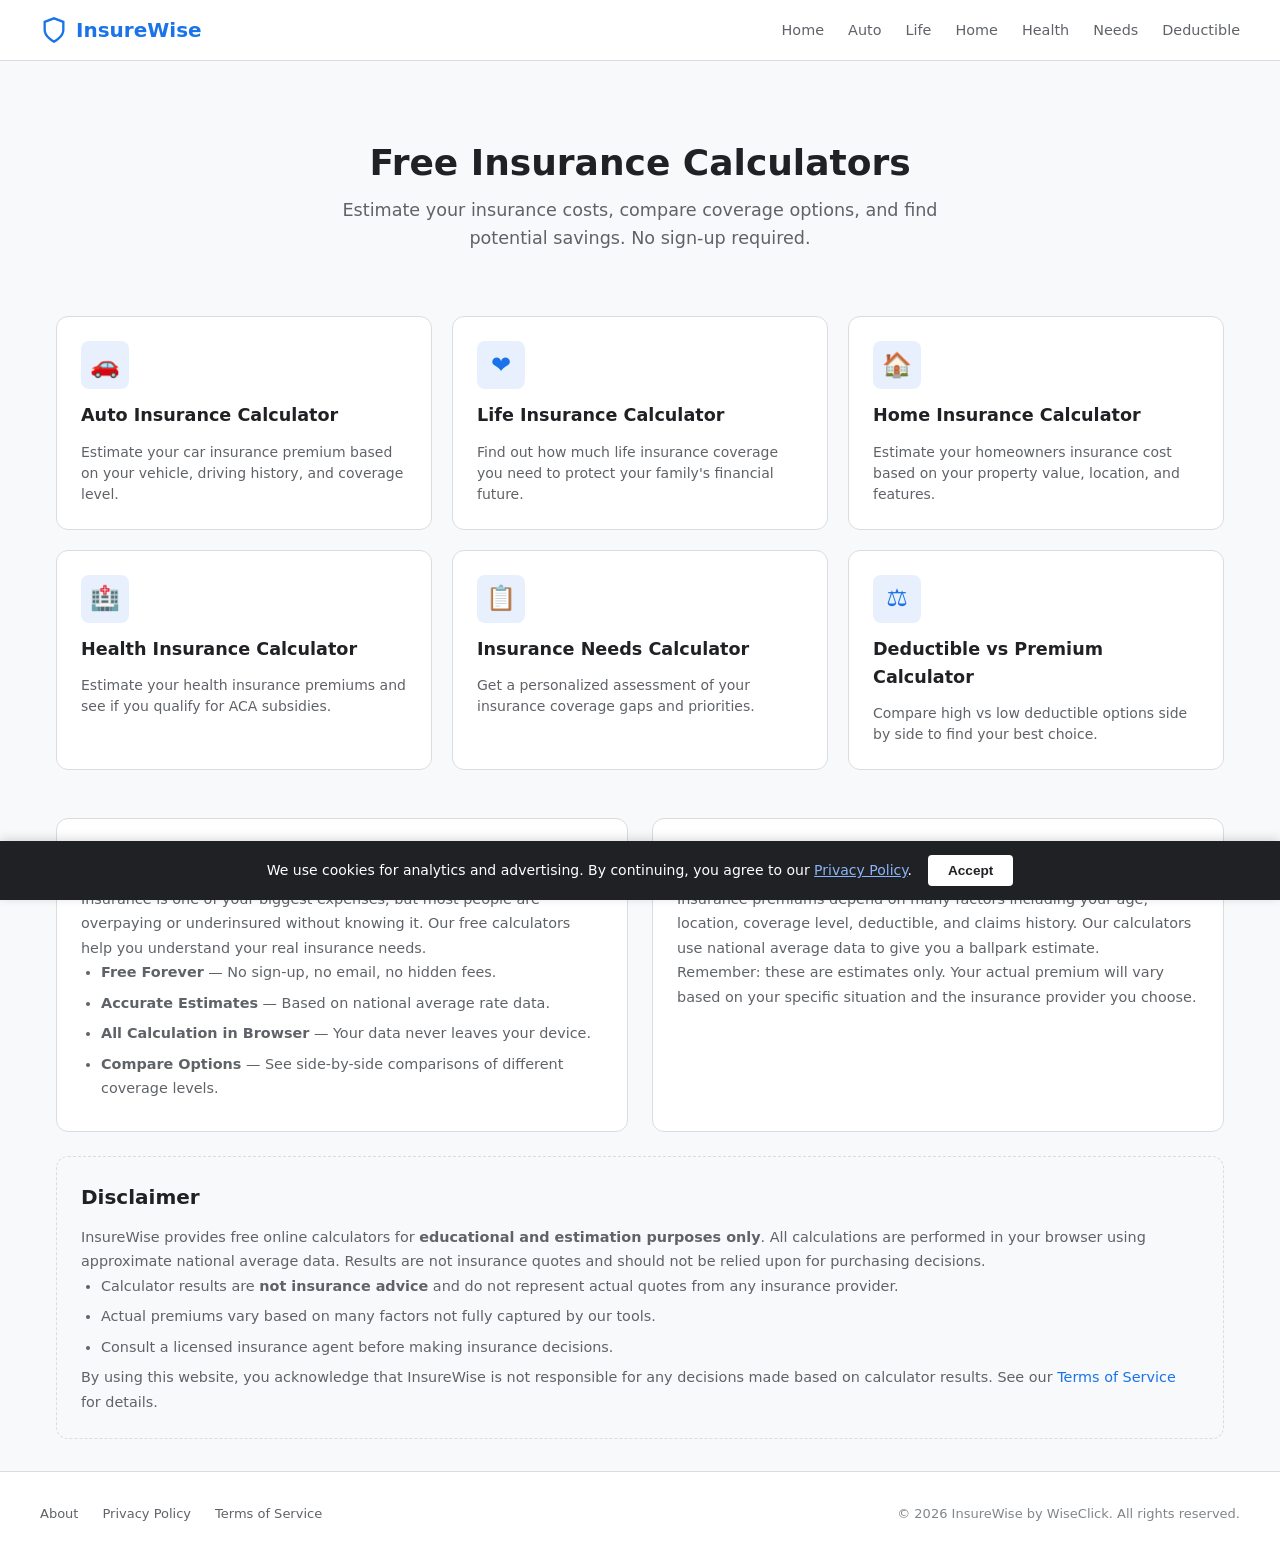
==== index.html @ 273e5ddc "Update index.html - legal compliance fixes" ====
<!DOCTYPE html>
<html lang="en">
<head>
  <meta charset="UTF-8">
  <meta name="viewport" content="width=device-width, initial-scale=1.0">
  <title>Free Insurance Calculators - Auto, Life, Home & Health Insurance Estimator</title>
  <meta name="description" content="Free online insurance calculators. Estimate auto, life, home, and health insurance costs. Compare deductibles and assess your coverage needs.">
  <meta name="keywords" content="insurance calculator, auto insurance calculator, life insurance calculator, home insurance calculator, health insurance calculator, free insurance estimator">
  <link rel="canonical" href="https://insure.wiseclick.site/">
  <meta property="og:title" content="Free Insurance Calculators - InsureWise">
  <meta property="og:description" content="Estimate your insurance costs with our free calculators. Auto, life, home, health insurance and more.">
  <meta property="og:type" content="website">
  <link rel="stylesheet" href="css/style.css">
  <script type="application/ld+json">
  {
    "@context": "https://schema.org",
    "@type": "WebSite",
    "name": "InsureWise",
    "description": "Free online insurance calculators",
    "url": "https://insure.wiseclick.site"
  }
  </script>
</head>
<body>

  <header class="site-header">
    <div class="header-inner">
      <a href="/" class="site-logo">
        <svg viewBox="0 0 24 24" fill="none" stroke="currentColor" stroke-width="2">
          <path d="M12 22s8-4 8-10V5l-8-3-8 3v7c0 6 8 10 8 10z"/>
        </svg>
        InsureWise
      </a>
      <button class="nav-toggle" onclick="document.querySelector('.nav-links').classList.toggle('open')" aria-label="Menu">
        <svg viewBox="0 0 24 24" fill="none" stroke="currentColor" stroke-width="2">
          <line x1="3" y1="6" x2="21" y2="6"/>
          <line x1="3" y1="12" x2="21" y2="12"/>
          <line x1="3" y1="18" x2="21" y2="18"/>
        </svg>
      </button>
      <ul class="nav-links">
        <li><a href="/" id="nav-home">Home</a></li>
        <li><a href="/auto-insurance-calculator/" id="nav-auto">Auto</a></li>
        <li><a href="/life-insurance-calculator/" id="nav-life">Life</a></li>
        <li><a href="/home-insurance-calculator/" id="nav-home-ins">Home</a></li>
        <li><a href="/health-insurance-calculator/" id="nav-health">Health</a></li>
        <li><a href="/insurance-needs-calculator/" id="nav-needs">Needs</a></li>
        <li><a href="/deductible-vs-premium-calculator/" id="nav-deductible">Deductible</a></li>
      </ul>
    </div>
  </header>

  <main>
    <section class="hero">
      <h1>Free Insurance Calculators</h1>
      <p>Estimate your insurance costs, compare coverage options, and find potential savings. No sign-up required.</p>
    </section>

    <section class="calc-grid">
      <a href="/auto-insurance-calculator/" class="calc-card">
        <div class="calc-card-icon">🚗</div>
        <h3>Auto Insurance Calculator</h3>
        <p>Estimate your car insurance premium based on your vehicle, driving history, and coverage level.</p>
      </a>

      <a href="/life-insurance-calculator/" class="calc-card">
        <div class="calc-card-icon">❤️</div>
        <h3>Life Insurance Calculator</h3>
        <p>Find out how much life insurance coverage you need to protect your family's financial future.</p>
      </a>

      <a href="/home-insurance-calculator/" class="calc-card">
        <div class="calc-card-icon">🏠</div>
        <h3>Home Insurance Calculator</h3>
        <p>Estimate your homeowners insurance cost based on your property value, location, and features.</p>
      </a>

      <a href="/health-insurance-calculator/" class="calc-card">
        <div class="calc-card-icon">🏥</div>
        <h3>Health Insurance Calculator</h3>
        <p>Estimate your health insurance premiums and see if you qualify for ACA subsidies.</p>
      </a>

      <a href="/insurance-needs-calculator/" class="calc-card">
        <div class="calc-card-icon">📋</div>
        <h3>Insurance Needs Calculator</h3>
        <p>Get a personalized assessment of your insurance coverage gaps and priorities.</p>
      </a>

      <a href="/deductible-vs-premium-calculator/" class="calc-card">
        <div class="calc-card-icon">⚖️</div>
        <h3>Deductible vs Premium Calculator</h3>
        <p>Compare high vs low deductible options side by side to find your best choice.</p>
      </a>
    </section>

    <section class="seo-content" style="margin-top:3rem">
      <div class="seo-block">
        <h2>Why Use Our Insurance Calculators?</h2>
        <p>Insurance is one of your biggest expenses, but most people are overpaying or underinsured without knowing it. Our free calculators help you understand your real insurance needs.</p>
        <ul>
          <li><strong>Free Forever</strong> — No sign-up, no email, no hidden fees.</li>
          <li><strong>Accurate Estimates</strong> — Based on national average rate data.</li>
          <li><strong>All Calculation in Browser</strong> — Your data never leaves your device.</li>
          <li><strong>Compare Options</strong> — See side-by-side comparisons of different coverage levels.</li>
        </ul>
      </div>
      <div class="seo-block">
        <h2>Understanding Insurance Costs</h2>
        <p>Insurance premiums depend on many factors including your age, location, coverage level, deductible, and claims history. Our calculators use national average data to give you a ballpark estimate.</p>
        <p>Remember: these are estimates only. Your actual premium will vary based on your specific situation and the insurance provider you choose.</p>
      </div>
      <div class="seo-block full-width" style="background:var(--bg-secondary);border-style:dashed;">
        <h2>Disclaimer</h2>
        <p>InsureWise provides free online calculators for <strong>educational and estimation purposes only</strong>. All calculations are performed in your browser using approximate national average data. Results are not insurance quotes and should not be relied upon for purchasing decisions.</p>
        <ul>
          <li>Calculator results are <strong>not insurance advice</strong> and do not represent actual quotes from any insurance provider.</li>
          <li>Actual premiums vary based on many factors not fully captured by our tools.</li>
          <li>Consult a licensed insurance agent before making insurance decisions.</li>
        </ul>
        <p>By using this website, you acknowledge that InsureWise is not responsible for any decisions made based on calculator results. See our <a href="/terms/">Terms of Service</a> for details.</p>
      </div>
    </section>
  </main>

  <footer class="site-footer">
    <div class="footer-inner">
      <ul class="footer-links">
        <li><a href="/about/">About</a></li>
        <li><a href="/privacy/">Privacy Policy</a></li>
        <li><a href="/terms/">Terms of Service</a></li>
      </ul>
      <p class="footer-copy">&copy; 2026 InsureWise by WiseClick. All rights reserved.</p>
    </div>
  </footer>


  <div class="cookie-banner" id="cookie-banner">
    <p>We use cookies for analytics and advertising. By continuing, you agree to our <a href="/privacy/">Privacy Policy</a>.</p>
    <button class="cookie-btn" onclick="document.getElementById('cookie-banner').classList.add('hidden');localStorage.setItem('cookie-consent','1')">Accept</button>
  </div>
  <script>if(localStorage.getItem('cookie-consent'))document.getElementById('cookie-banner').classList.add('hidden');</script>
</body>
</html>
---- css/style.css ----
/* ===== CSS Variables ===== */
:root {
  --primary: #1a73e8;
  --primary-dark: #1557b0;
  --primary-light: #e8f0fe;
  --success: #34a853;
  --danger: #ea4335;
  --warning: #fbbc04;
  --text: #202124;
  --text-secondary: #5f6368;
  --text-light: #80868b;
  --bg: #ffffff;
  --bg-secondary: #f8f9fa;
  --bg-card: #ffffff;
  --border: #dadce0;
  --shadow: 0 1px 3px rgba(60,64,67,0.12), 0 1px 2px rgba(60,64,67,0.08);
  --shadow-lg: 0 4px 12px rgba(60,64,67,0.15), 0 2px 6px rgba(60,64,67,0.1);
  --radius: 12px;
  --radius-sm: 8px;
  --max-width: 1200px;
  --font: 'Segoe UI', system-ui, -apple-system, sans-serif;
  --font-mono: 'SF Mono', 'Consolas', monospace;
}

/* ===== Reset ===== */
*, *::before, *::after { box-sizing: border-box; margin: 0; padding: 0; }

html {
  font-size: 16px;
  scroll-behavior: smooth;
  -webkit-text-size-adjust: 100%;
}

body {
  font-family: var(--font);
  color: var(--text);
  background: var(--bg-secondary);
  line-height: 1.6;
  min-height: 100vh;
  display: flex;
  flex-direction: column;
}

a { color: var(--primary); text-decoration: none; }
a:hover { text-decoration: underline; }
img { max-width: 100%; height: auto; }

/* ===== Header ===== */
.site-header {
  background: var(--bg);
  border-bottom: 1px solid var(--border);
  padding: 0 1rem;
  position: sticky;
  top: 0;
  z-index: 100;
}

.header-inner {
  max-width: var(--max-width);
  margin: 0 auto;
  display: flex;
  align-items: center;
  justify-content: space-between;
  height: 60px;
}

.site-logo {
  font-size: 1.25rem;
  font-weight: 700;
  color: var(--primary);
  display: flex;
  align-items: center;
  gap: 0.5rem;
}

.site-logo svg { width: 28px; height: 28px; }

.nav-links {
  display: flex;
  gap: 1.5rem;
  list-style: none;
}

.nav-links a {
  color: var(--text-secondary);
  font-size: 0.9rem;
  font-weight: 500;
  padding: 0.25rem 0;
  transition: color 0.2s;
}

.nav-links a:hover,
.nav-links a.active {
  color: var(--primary);
  text-decoration: none;
}

/* Mobile nav toggle */
.nav-toggle {
  display: none;
  background: none;
  border: none;
  cursor: pointer;
  padding: 0.5rem;
}

.nav-toggle svg { width: 24px; height: 24px; color: var(--text); }

/* ===== Main Content ===== */
main {
  flex: 1;
  max-width: var(--max-width);
  margin: 0 auto;
  padding: 2rem 1rem;
  width: 100%;
}

/* ===== Hero (Homepage) ===== */
.hero {
  text-align: center;
  padding: 3rem 0 2rem;
}

.hero h1 {
  font-size: 2.25rem;
  font-weight: 700;
  color: var(--text);
  margin-bottom: 0.75rem;
  line-height: 1.2;
}

.hero p {
  font-size: 1.1rem;
  color: var(--text-secondary);
  max-width: 600px;
  margin: 0 auto;
}

/* ===== Calculator Grid (Homepage) ===== */
.calc-grid {
  display: grid;
  grid-template-columns: repeat(auto-fill, minmax(280px, 1fr));
  gap: 1.25rem;
  margin-top: 2rem;
}

.calc-card {
  background: var(--bg-card);
  border: 1px solid var(--border);
  border-radius: var(--radius);
  padding: 1.5rem;
  transition: transform 0.2s, box-shadow 0.2s;
  display: flex;
  flex-direction: column;
  gap: 0.75rem;
}

.calc-card:hover {
  transform: translateY(-2px);
  box-shadow: var(--shadow-lg);
  text-decoration: none;
}

.calc-card-icon {
  width: 48px;
  height: 48px;
  border-radius: var(--radius-sm);
  background: var(--primary-light);
  display: flex;
  align-items: center;
  justify-content: center;
  font-size: 1.5rem;
}

.calc-card h3 {
  font-size: 1.1rem;
  font-weight: 600;
  color: var(--text);
}

.calc-card p {
  font-size: 0.875rem;
  color: var(--text-secondary);
  line-height: 1.5;
}

/* ===== Calculator Page Layout ===== */
.calc-page {
  display: grid;
  grid-template-columns: 1fr;
  gap: 2rem;
}

.calc-page h1 {
  font-size: 1.75rem;
  font-weight: 700;
  margin-bottom: 0.5rem;
}

.calc-page .subtitle {
  color: var(--text-secondary);
  font-size: 1rem;
  margin-bottom: 1.5rem;
}

/* Calculator Tool */
.calc-tool {
  background: var(--bg-card);
  border: 1px solid var(--border);
  border-radius: var(--radius);
  padding: 1.75rem;
  box-shadow: var(--shadow);
}

/* Form */
.calc-form {
  display: grid;
  grid-template-columns: 1fr 1fr;
  gap: 1rem;
}

.form-group {
  display: flex;
  flex-direction: column;
  gap: 0.375rem;
}

.form-group.full-width {
  grid-column: 1 / -1;
}

.form-group label {
  font-size: 0.8125rem;
  font-weight: 600;
  color: var(--text-secondary);
  text-transform: uppercase;
  letter-spacing: 0.5px;
}

.form-group input,
.form-group select {
  padding: 0.625rem 0.875rem;
  border: 1px solid var(--border);
  border-radius: var(--radius-sm);
  font-size: 1rem;
  font-family: var(--font);
  color: var(--text);
  background: var(--bg);
  transition: border-color 0.2s, box-shadow 0.2s;
}

.form-group input:focus,
.form-group select:focus {
  outline: none;
  border-color: var(--primary);
  box-shadow: 0 0 0 3px rgba(26,115,232,0.15);
}

.form-group input::placeholder {
  color: var(--text-light);
}

/* Calculate Button */
.btn-calculate {
  grid-column: 1 / -1;
  padding: 0.875rem 2rem;
  background: var(--primary);
  color: white;
  border: none;
  border-radius: var(--radius-sm);
  font-size: 1rem;
  font-weight: 600;
  cursor: pointer;
  transition: background 0.2s;
  margin-top: 0.5rem;
}

.btn-calculate:hover {
  background: var(--primary-dark);
}

.btn-calculate:active {
  transform: scale(0.98);
}

/* Results */
.calc-results {
  margin-top: 1.5rem;
  padding-top: 1.5rem;
  border-top: 1px solid var(--border);
  display: none;
}

.calc-results.visible {
  display: block;
}

.result-highlight {
  background: var(--primary-light);
  border-radius: var(--radius-sm);
  padding: 1.25rem;
  text-align: center;
  margin-bottom: 1rem;
}

.result-highlight .label {
  font-size: 0.8125rem;
  font-weight: 600;
  color: var(--primary);
  text-transform: uppercase;
  letter-spacing: 0.5px;
}

.result-highlight .value {
  font-size: 2rem;
  font-weight: 700;
  color: var(--text);
  margin-top: 0.25rem;
}

.result-details {
  display: grid;
  grid-template-columns: 1fr 1fr;
  gap: 0.75rem;
}

.result-item {
  padding: 0.75rem;
  background: var(--bg-secondary);
  border-radius: var(--radius-sm);
}

.result-item .label {
  font-size: 0.75rem;
  color: var(--text-secondary);
}

.result-item .value {
  font-size: 1.125rem;
  font-weight: 600;
  color: var(--text);
  margin-top: 0.125rem;
}

/* Amortization Schedule */
.amort-toggle {
  background: none;
  border: 1px solid var(--border);
  border-radius: var(--radius-sm);
  padding: 0.5rem 1rem;
  font-size: 0.875rem;
  color: var(--primary);
  cursor: pointer;
  margin-top: 1rem;
  width: 100%;
  text-align: center;
}

.amort-toggle:hover { background: var(--bg-secondary); }

.amort-table-wrapper {
  display: none;
  margin-top: 1rem;
  overflow-x: auto;
}

.amort-table-wrapper.visible { display: block; }

.amort-table {
  width: 100%;
  border-collapse: collapse;
  font-size: 0.8125rem;
}

.amort-table th {
  background: var(--bg-secondary);
  padding: 0.625rem 0.75rem;
  text-align: left;
  font-weight: 600;
  color: var(--text-secondary);
  border-bottom: 2px solid var(--border);
  white-space: nowrap;
}

.amort-table td {
  padding: 0.5rem 0.75rem;
  border-bottom: 1px solid var(--border);
}

.amort-table tr:hover td {
  background: var(--primary-light);
}

/* ===== SEO Content Section ===== */
.seo-content {
  margin-top: 2rem;
  display: grid;
  grid-template-columns: 1fr 1fr;
  gap: 1.5rem;
}

.seo-block {
  background: var(--bg-card);
  border: 1px solid var(--border);
  border-radius: var(--radius);
  padding: 1.5rem;
}

.seo-block.full-width {
  grid-column: 1 / -1;
}

.seo-block h2 {
  font-size: 1.25rem;
  font-weight: 700;
  margin-bottom: 0.75rem;
  color: var(--text);
}

.seo-block h3 {
  font-size: 1rem;
  font-weight: 600;
  margin: 1rem 0 0.5rem;
  color: var(--text);
}

.seo-block p,
.seo-block li {
  font-size: 0.9rem;
  color: var(--text-secondary);
  line-height: 1.7;
}

.seo-block ul {
  padding-left: 1.25rem;
}

.seo-block li { margin-bottom: 0.375rem; }

/* ===== Breadcrumb ===== */
.breadcrumb {
  display: flex;
  align-items: center;
  gap: 0.5rem;
  font-size: 0.8125rem;
  color: var(--text-light);
  margin-bottom: 1.5rem;
}

.breadcrumb a { color: var(--text-secondary); }
.breadcrumb span { color: var(--text); font-weight: 500; }

/* ===== Footer ===== */
.site-footer {
  background: var(--bg);
  border-top: 1px solid var(--border);
  padding: 2rem 1rem;
  margin-top: auto;
}

.footer-inner {
  max-width: var(--max-width);
  margin: 0 auto;
  display: flex;
  flex-wrap: wrap;
  justify-content: space-between;
  gap: 1rem;
}

.footer-links {
  display: flex;
  gap: 1.5rem;
  list-style: none;
  font-size: 0.8125rem;
}

.footer-links a { color: var(--text-secondary); }
.footer-copy {
  font-size: 0.8125rem;
  color: var(--text-light);
}

/* ===== Responsive ===== */
@media (max-width: 768px) {
  .hero h1 { font-size: 1.75rem; }

  .nav-links { display: none; }
  .nav-toggle { display: block; }

  .nav-links.open {
    display: flex;
    flex-direction: column;
    position: absolute;
    top: 60px;
    left: 0;
    right: 0;
    background: var(--bg);
    border-bottom: 1px solid var(--border);
    padding: 1rem;
    box-shadow: var(--shadow);
  }

  .calc-form { grid-template-columns: 1fr; }
  .result-details { grid-template-columns: 1fr 1fr; }
  .seo-content { grid-template-columns: 1fr; }
}

@media (max-width: 480px) {
  .hero h1 { font-size: 1.5rem; }
  .hero p { font-size: 0.9375rem; }
  .result-details { grid-template-columns: 1fr; }
  .calc-tool { padding: 1.25rem; }
  .footer-inner { flex-direction: column; }
  .comparison-grid { grid-template-columns: 1fr; }
}

/* ===== CTA / Affiliate Section ===== */
.cta-section {
  display: none;
  margin-top: 1.5rem;
}
.cta-section.visible { display: block; }
.cta-card {
  background: linear-gradient(135deg, #f0fdfa 0%, #e8f0fe 100%);
  border: 2px solid #0d9488;
  border-radius: var(--radius);
  padding: 2rem;
  text-align: center;
}
.cta-icon { font-size: 2rem; margin-bottom: 0.75rem; }
.cta-card h3 { font-size: 1.25rem; margin-bottom: 0.5rem; }
.cta-card p { color: var(--text-secondary); margin-bottom: 1.25rem; font-size: 0.95rem; }
.cta-button {
  display: inline-block;
  padding: 0.875rem 2rem;
  background: #0d9488;
  color: white !important;
  border-radius: var(--radius-sm);
  font-weight: 600;
  font-size: 1rem;
  text-decoration: none !important;
  transition: background 0.2s;
}
.cta-button:hover { background: #0f766e; }

/* ===== Insurance Needs: Score Display ===== */
.score-display {
  text-align: center;
  padding: 1.5rem;
  margin-bottom: 1rem;
}
.score-value {
  font-size: 3rem;
  font-weight: 700;
  color: var(--primary);
}
.score-value.score-low { color: var(--danger); }
.score-value.score-mid { color: var(--warning); }
.score-value.score-high { color: var(--success); }
.score-label {
  font-size: 0.875rem;
  color: var(--text-secondary);
  margin-top: 0.25rem;
}

/* ===== Status Cards (Insurance Needs) ===== */
.status-cards {
  display: grid;
  grid-template-columns: repeat(auto-fill, minmax(200px, 1fr));
  gap: 0.75rem;
  margin-top: 1rem;
}
.status-card {
  padding: 1rem;
  border-radius: var(--radius-sm);
  border-left: 4px solid;
}
.status-card.status-covered { border-color: var(--success); background: #f0fdf4; }
.status-card.status-gap { border-color: var(--danger); background: #fef2f2; }
.status-card.status-review { border-color: var(--warning); background: #fffbeb; }
.status-card h4 { font-size: 0.9rem; margin-bottom: 0.25rem; }
.status-card p { font-size: 0.8rem; color: var(--text-secondary); margin: 0; }

/* ===== Comparison Grid (Deductible vs Premium) ===== */
.comparison-grid {
  display: grid;
  grid-template-columns: 1fr 1fr;
  gap: 1rem;
  margin-top: 1rem;
}
.comparison-column {
  padding: 1.25rem;
  border-radius: var(--radius-sm);
  border: 1px solid var(--border);
}
.comparison-column.winner {
  border-color: var(--success);
  background: #f0fdf4;
}
.winner-badge {
  display: inline-block;
  font-size: 0.7rem;
  font-weight: 700;
  background: var(--success);
  color: white;
  padding: 0.15rem 0.5rem;
  border-radius: 20px;
  margin-left: 0.5rem;
  vertical-align: middle;
}
.comparison-column h4 {
  font-size: 1rem;
  margin-bottom: 0.75rem;
}
.comparison-column .metric {
  display: flex;
  justify-content: space-between;
  padding: 0.4rem 0;
  font-size: 0.875rem;
  border-bottom: 1px solid var(--border);
}
.comparison-column .metric:last-child { border-bottom: none; }
.comparison-column .metric .val { font-weight: 600; }

/* ===== Cost Bar (Deductible visual) ===== */
.cost-bar {
  height: 24px;
  background: var(--bg-secondary);
  border-radius: 12px;
  overflow: hidden;
  margin: 0.5rem 0;
}
.cost-bar-fill {
  height: 100%;
  border-radius: 12px;
  transition: width 0.5s;
}
.cost-bar-fill.bar-a { background: var(--primary); }
.cost-bar-fill.bar-b { background: #0d9488; }

/* ===== Checkbox / Radio Groups ===== */
.checkbox-group, .radio-group {
  display: flex;
  flex-wrap: wrap;
  gap: 0.5rem;
}
.checkbox-item, .radio-item {
  display: flex;
  align-items: center;
  gap: 0.375rem;
  font-size: 0.875rem;
}
.checkbox-item input, .radio-item input {
  width: auto;
}
.radio-group {
  flex-direction: column;
}

/* ===== Conditional Fields ===== */
.form-group.conditional { display: none; }
.form-group.conditional.show { display: flex; }

/* ===== Disclosure Notice ===== */
.affiliate-disclosure {
  font-size: 0.75rem;
  color: var(--text-light);
  margin-top: 0.75rem;
  font-style: italic;
}

/* ===== Cookie Consent ===== */
.cookie-banner {
  position: fixed;
  bottom: 0;
  left: 0;
  right: 0;
  background: var(--text);
  color: #fff;
  padding: 0.875rem 1.5rem;
  display: flex;
  align-items: center;
  justify-content: center;
  gap: 1rem;
  z-index: 9999;
  font-size: 0.875rem;
  box-shadow: 0 -2px 10px rgba(0,0,0,0.15);
}
.cookie-banner p { margin: 0; }
.cookie-banner a { color: #8ab4f8; text-decoration: underline; }
.cookie-btn {
  background: #fff;
  color: var(--text);
  border: none;
  padding: 0.5rem 1.25rem;
  border-radius: 4px;
  cursor: pointer;
  font-size: 0.85rem;
  font-weight: 600;
  white-space: nowrap;
}
.cookie-btn:hover { background: #e8e8e8; }
.cookie-banner.hidden { display: none; }
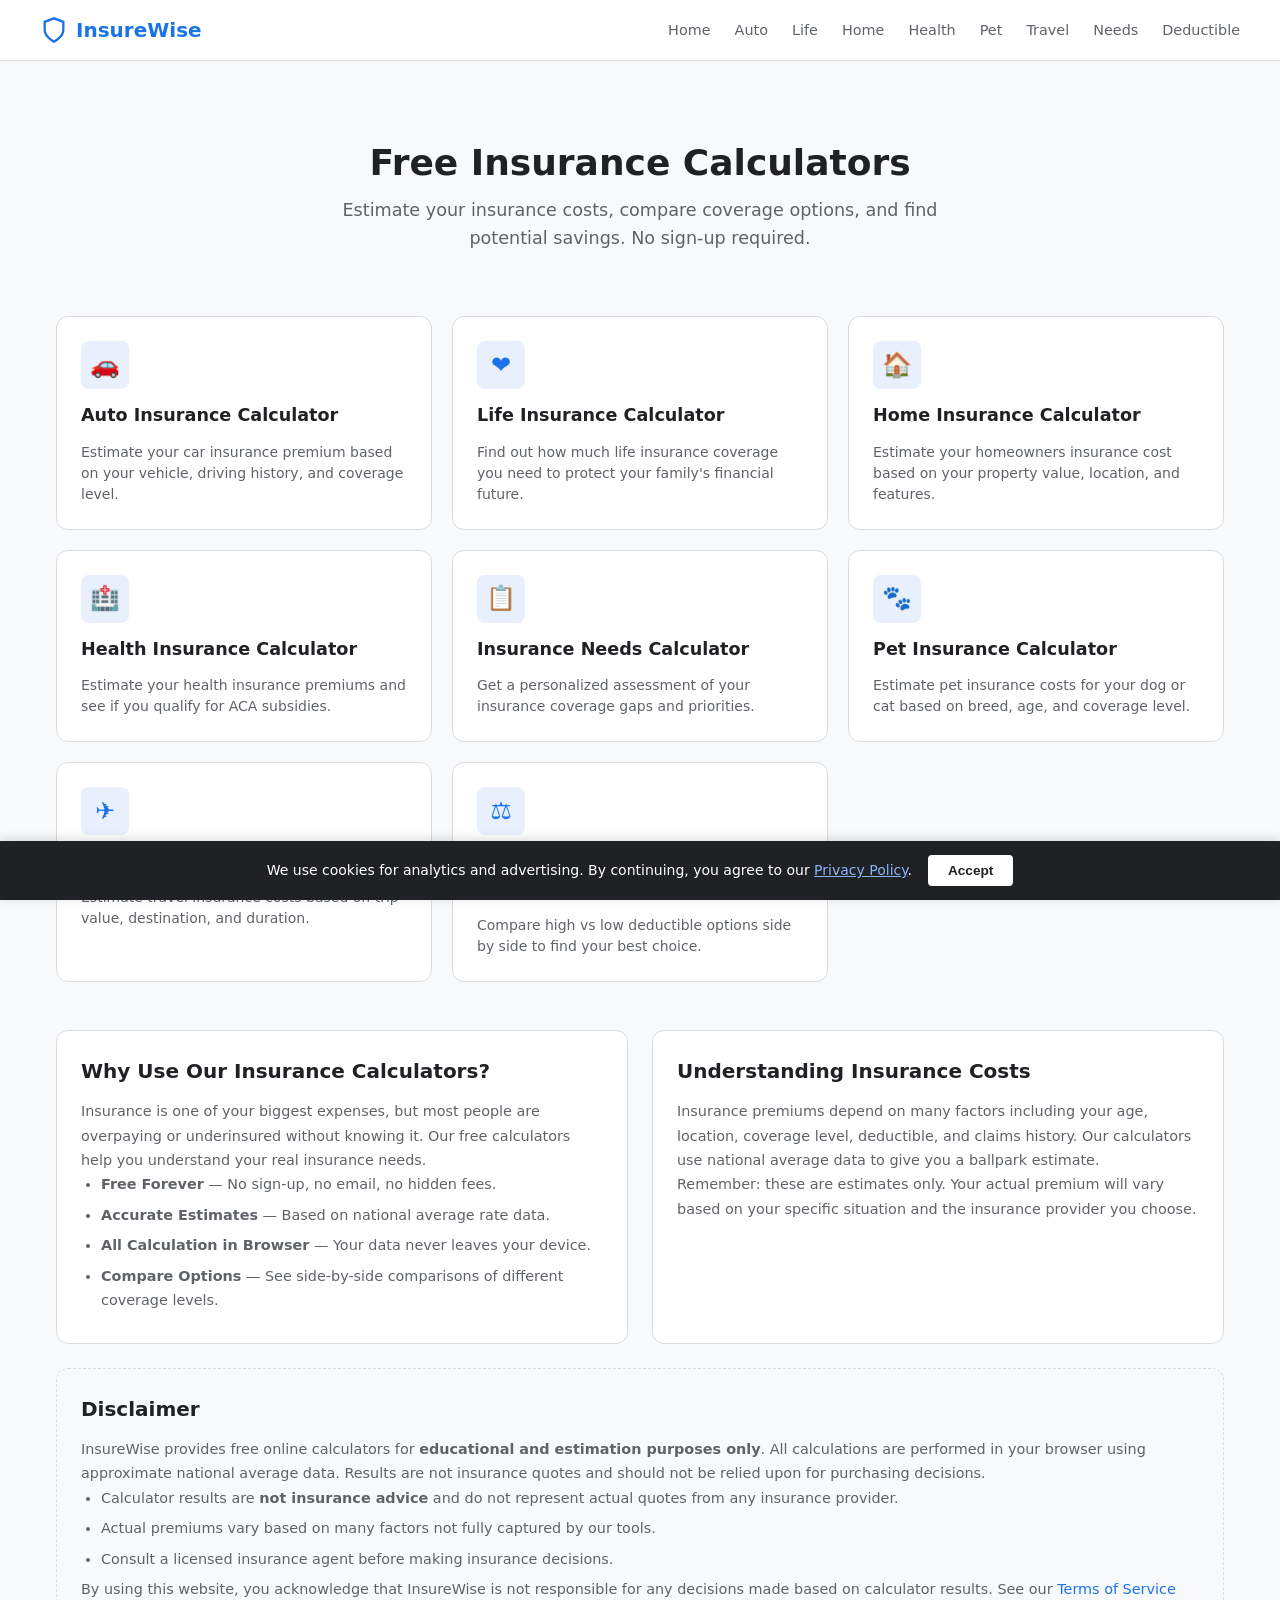
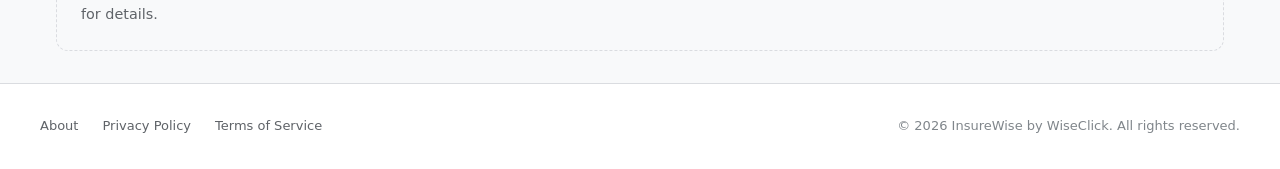
==== commit bb07b87f: "Add pet/travel insurance calculators and update navigation - Add Google Search Console verification " ====
--- a/index.html
+++ b/index.html
@@ -3,9 +3,9 @@
 <head>
   <meta charset="UTF-8">
   <meta name="viewport" content="width=device-width, initial-scale=1.0">
-  <title>Free Insurance Calculators - Auto, Life, Home & Health Insurance Estimator</title>
-  <meta name="description" content="Free online insurance calculators. Estimate auto, life, home, and health insurance costs. Compare deductibles and assess your coverage needs.">
-  <meta name="keywords" content="insurance calculator, auto insurance calculator, life insurance calculator, home insurance calculator, health insurance calculator, free insurance estimator">
+  <title>Free Insurance Calculators - Auto, Life, Home, Health, Pet & Travel Insurance Estimator</title>
+  <meta name="description" content="Free online insurance calculators. Estimate auto, life, home, health, pet, and travel insurance costs. Compare deductibles and assess your coverage needs.">
+  <meta name="keywords" content="insurance calculator, auto insurance calculator, life insurance calculator, home insurance calculator, health insurance calculator, pet insurance calculator, travel insurance calculator, free insurance estimator">
   <link rel="canonical" href="https://insure.wiseclick.site/">
   <meta property="og:title" content="Free Insurance Calculators - InsureWise">
   <meta property="og:description" content="Estimate your insurance costs with our free calculators. Auto, life, home, health insurance and more.">
@@ -44,6 +44,8 @@
         <li><a href="/life-insurance-calculator/" id="nav-life">Life</a></li>
         <li><a href="/home-insurance-calculator/" id="nav-home-ins">Home</a></li>
         <li><a href="/health-insurance-calculator/" id="nav-health">Health</a></li>
+        <li><a href="/pet-insurance-calculator/" id="nav-pet">Pet</a></li>
+        <li><a href="/travel-insurance-calculator/" id="nav-travel">Travel</a></li>
         <li><a href="/insurance-needs-calculator/" id="nav-needs">Needs</a></li>
         <li><a href="/deductible-vs-premium-calculator/" id="nav-deductible">Deductible</a></li>
       </ul>
@@ -85,6 +87,18 @@
         <div class="calc-card-icon">📋</div>
         <h3>Insurance Needs Calculator</h3>
         <p>Get a personalized assessment of your insurance coverage gaps and priorities.</p>
+      </a>
+
+      <a href="/pet-insurance-calculator/" class="calc-card">
+        <div class="calc-card-icon">🐾</div>
+        <h3>Pet Insurance Calculator</h3>
+        <p>Estimate pet insurance costs for your dog or cat based on breed, age, and coverage level.</p>
+      </a>
+
+      <a href="/travel-insurance-calculator/" class="calc-card">
+        <div class="calc-card-icon">✈️</div>
+        <h3>Travel Insurance Calculator</h3>
+        <p>Estimate travel insurance costs based on trip value, destination, and duration.</p>
       </a>
 
       <a href="/deductible-vs-premium-calculator/" class="calc-card">
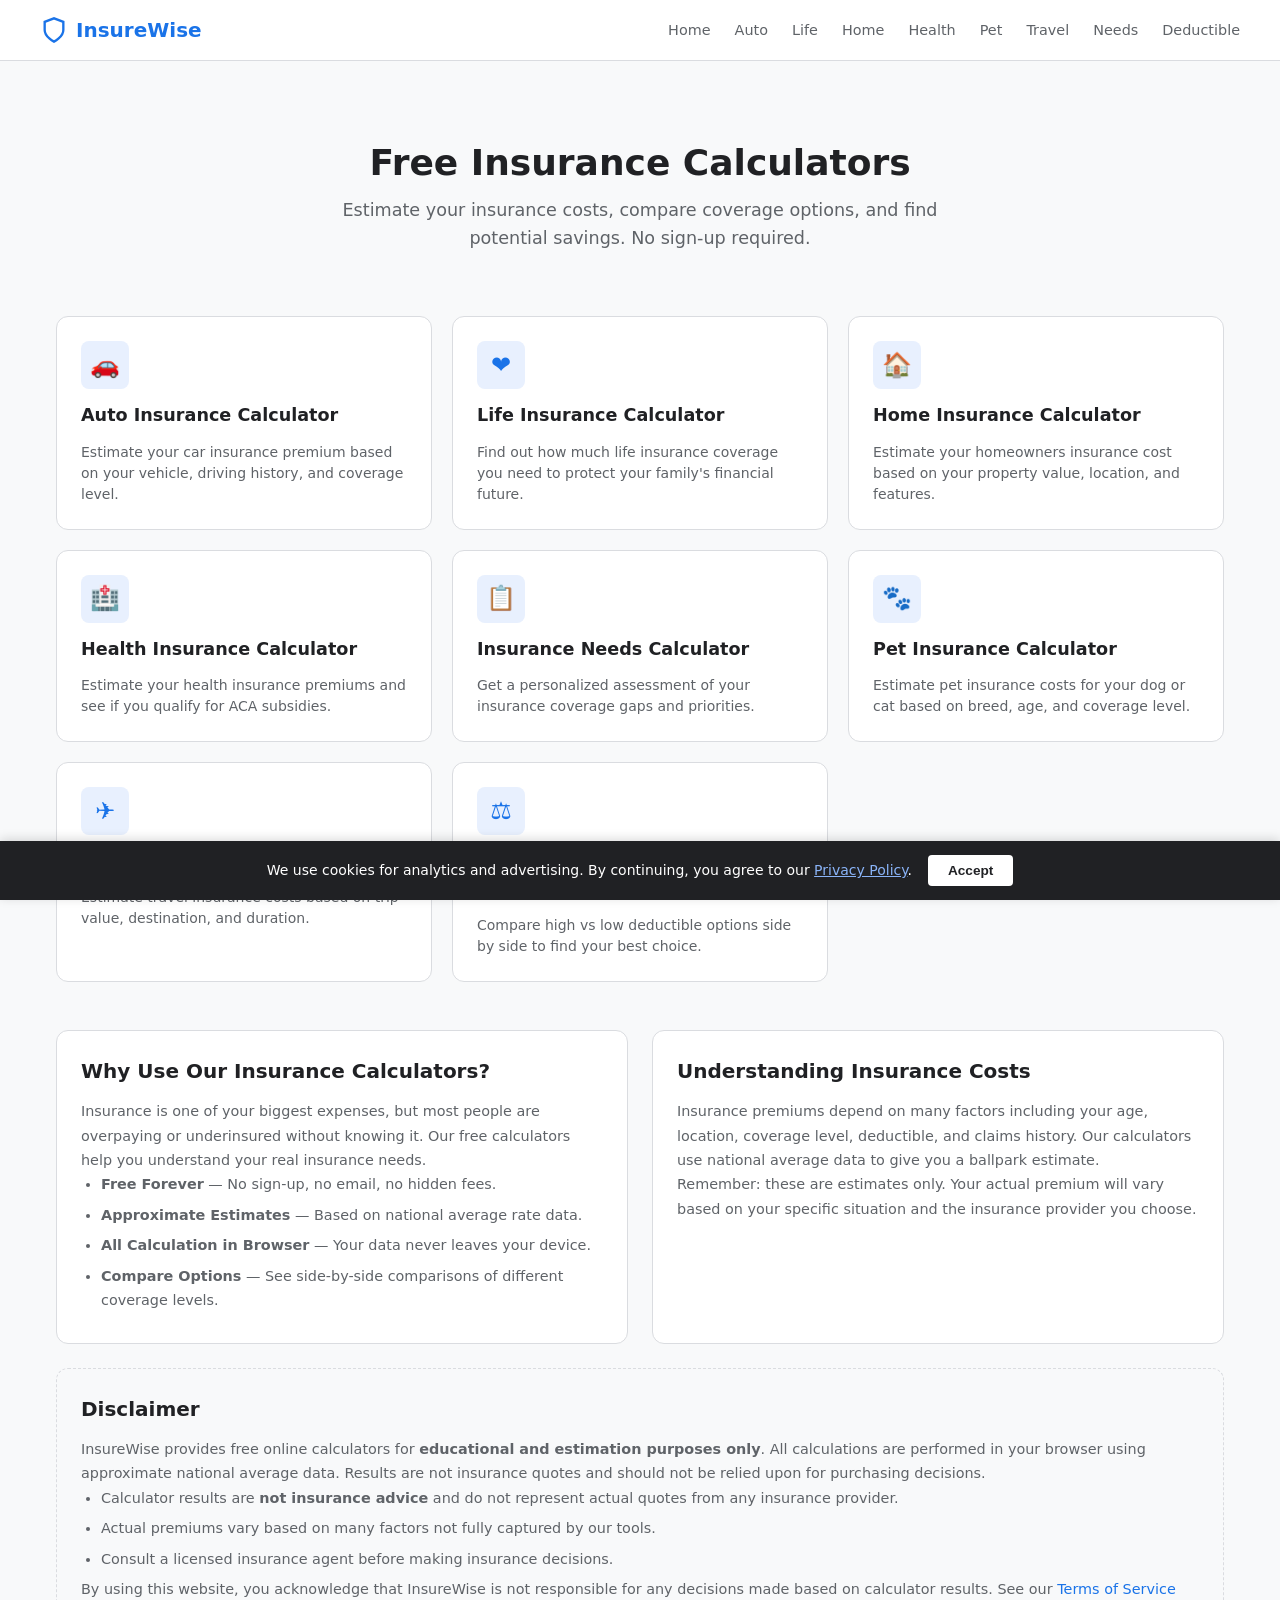
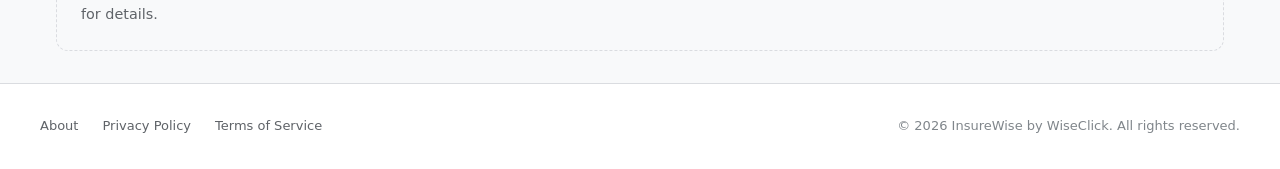
==== commit 959cc764: "Update InsureWise homepage" ====
--- a/index.html
+++ b/index.html
@@ -114,7 +114,7 @@
         <p>Insurance is one of your biggest expenses, but most people are overpaying or underinsured without knowing it. Our free calculators help you understand your real insurance needs.</p>
         <ul>
           <li><strong>Free Forever</strong> — No sign-up, no email, no hidden fees.</li>
-          <li><strong>Accurate Estimates</strong> — Based on national average rate data.</li>
+          <li><strong>Approximate Estimates</strong> — Based on national average rate data.</li>
           <li><strong>All Calculation in Browser</strong> — Your data never leaves your device.</li>
           <li><strong>Compare Options</strong> — See side-by-side comparisons of different coverage levels.</li>
         </ul>
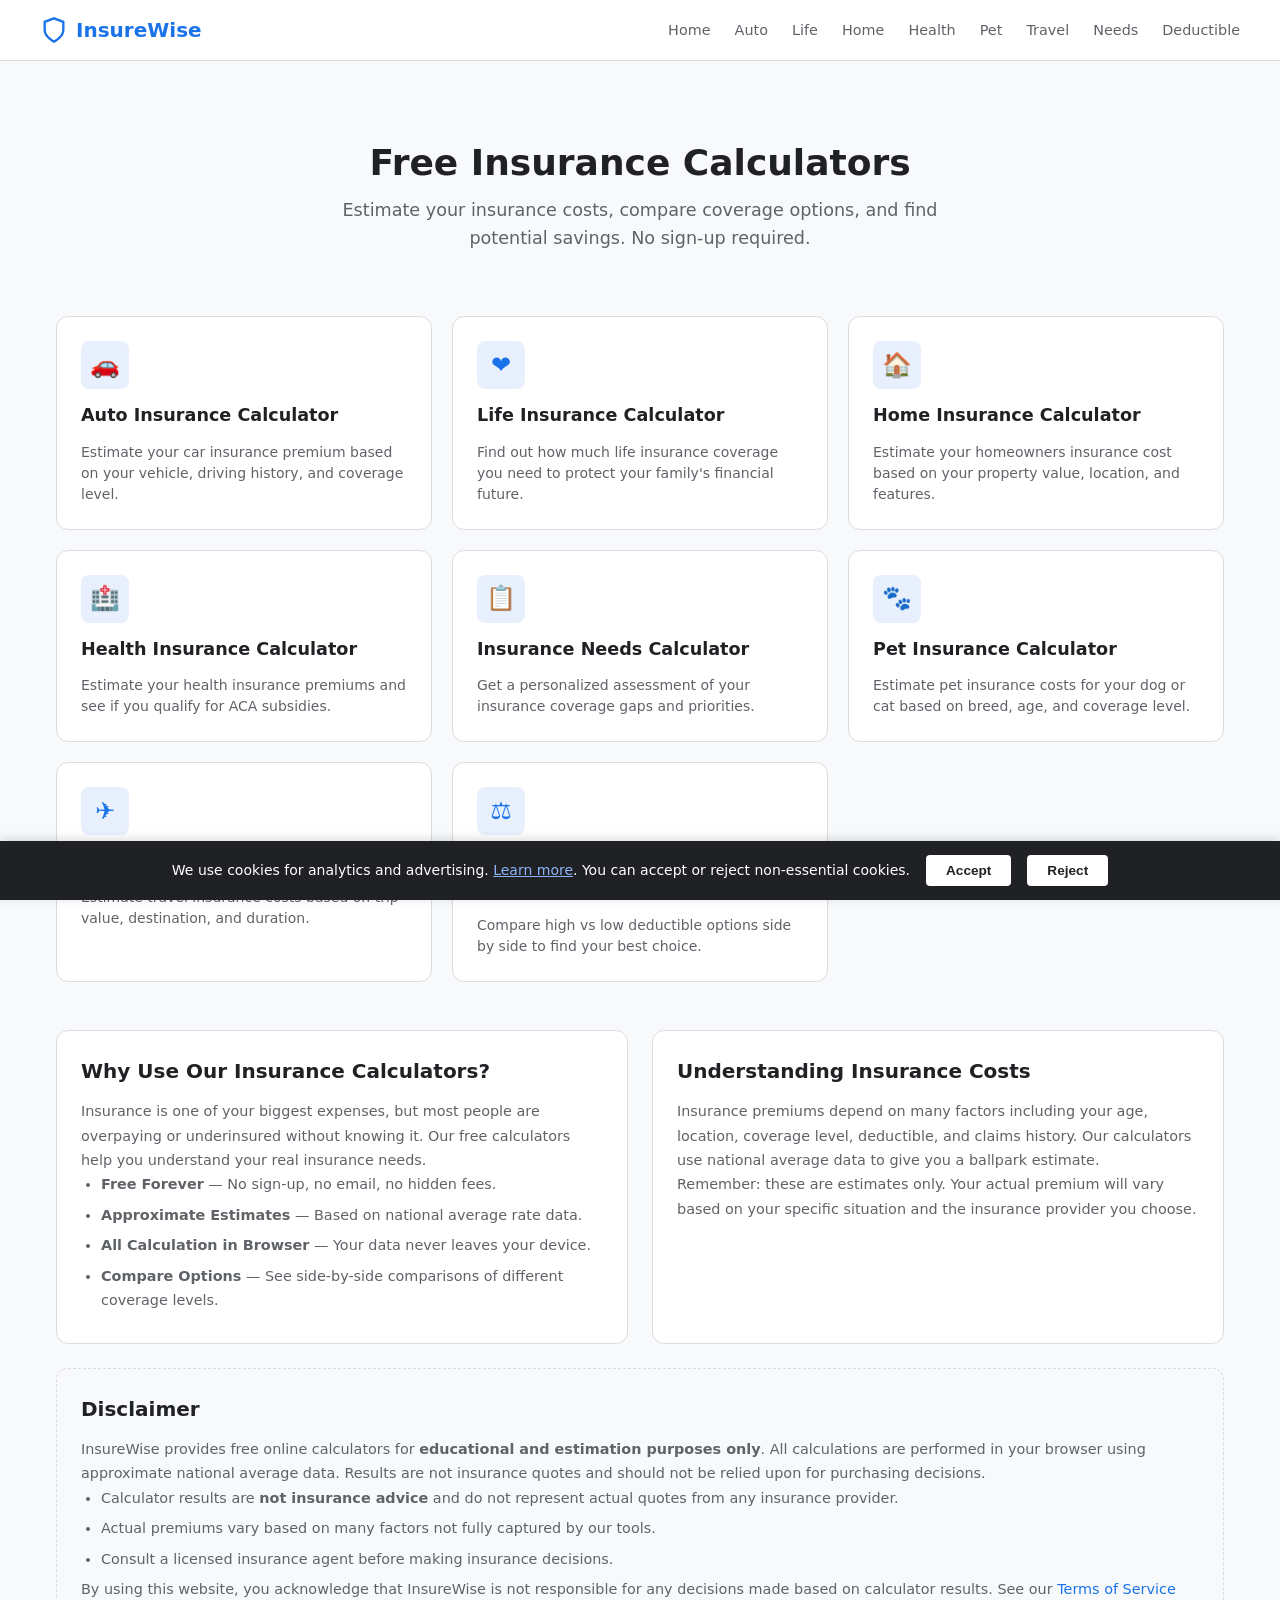
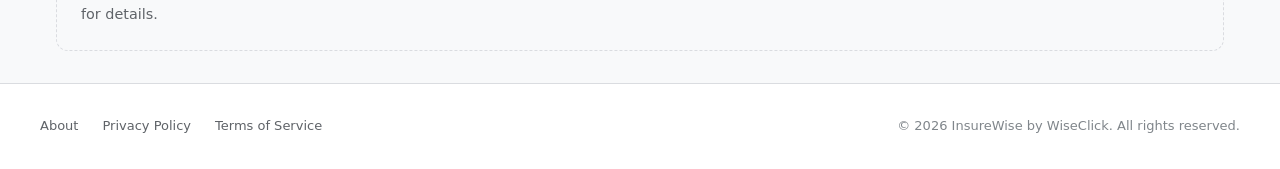
==== commit 7c505d3a: "Add GDPR-compliant cookie reject button and CSS styling" ====
--- a/index.html
+++ b/index.html
@@ -150,9 +150,10 @@
 
 
   <div class="cookie-banner" id="cookie-banner">
-    <p>We use cookies for analytics and advertising. By continuing, you agree to our <a href="/privacy/">Privacy Policy</a>.</p>
+    <p>We use cookies for analytics and advertising. <a href="/privacy/">Learn more</a>. You can accept or reject non-essential cookies.</p>
     <button class="cookie-btn" onclick="document.getElementById('cookie-banner').classList.add('hidden');localStorage.setItem('cookie-consent','1')">Accept</button>
+    <button class="cookie-btn cookie-reject" onclick="document.getElementById('cookie-banner').classList.add('hidden');localStorage.setItem('cookie-consent','0')">Reject</button>
   </div>
-  <script>if(localStorage.getItem('cookie-consent'))document.getElementById('cookie-banner').classList.add('hidden');</script>
+  <script>if(localStorage.getItem('cookie-consent')!==null)document.getElementById('cookie-banner').classList.add('hidden');</script>
 </body>
 </html>
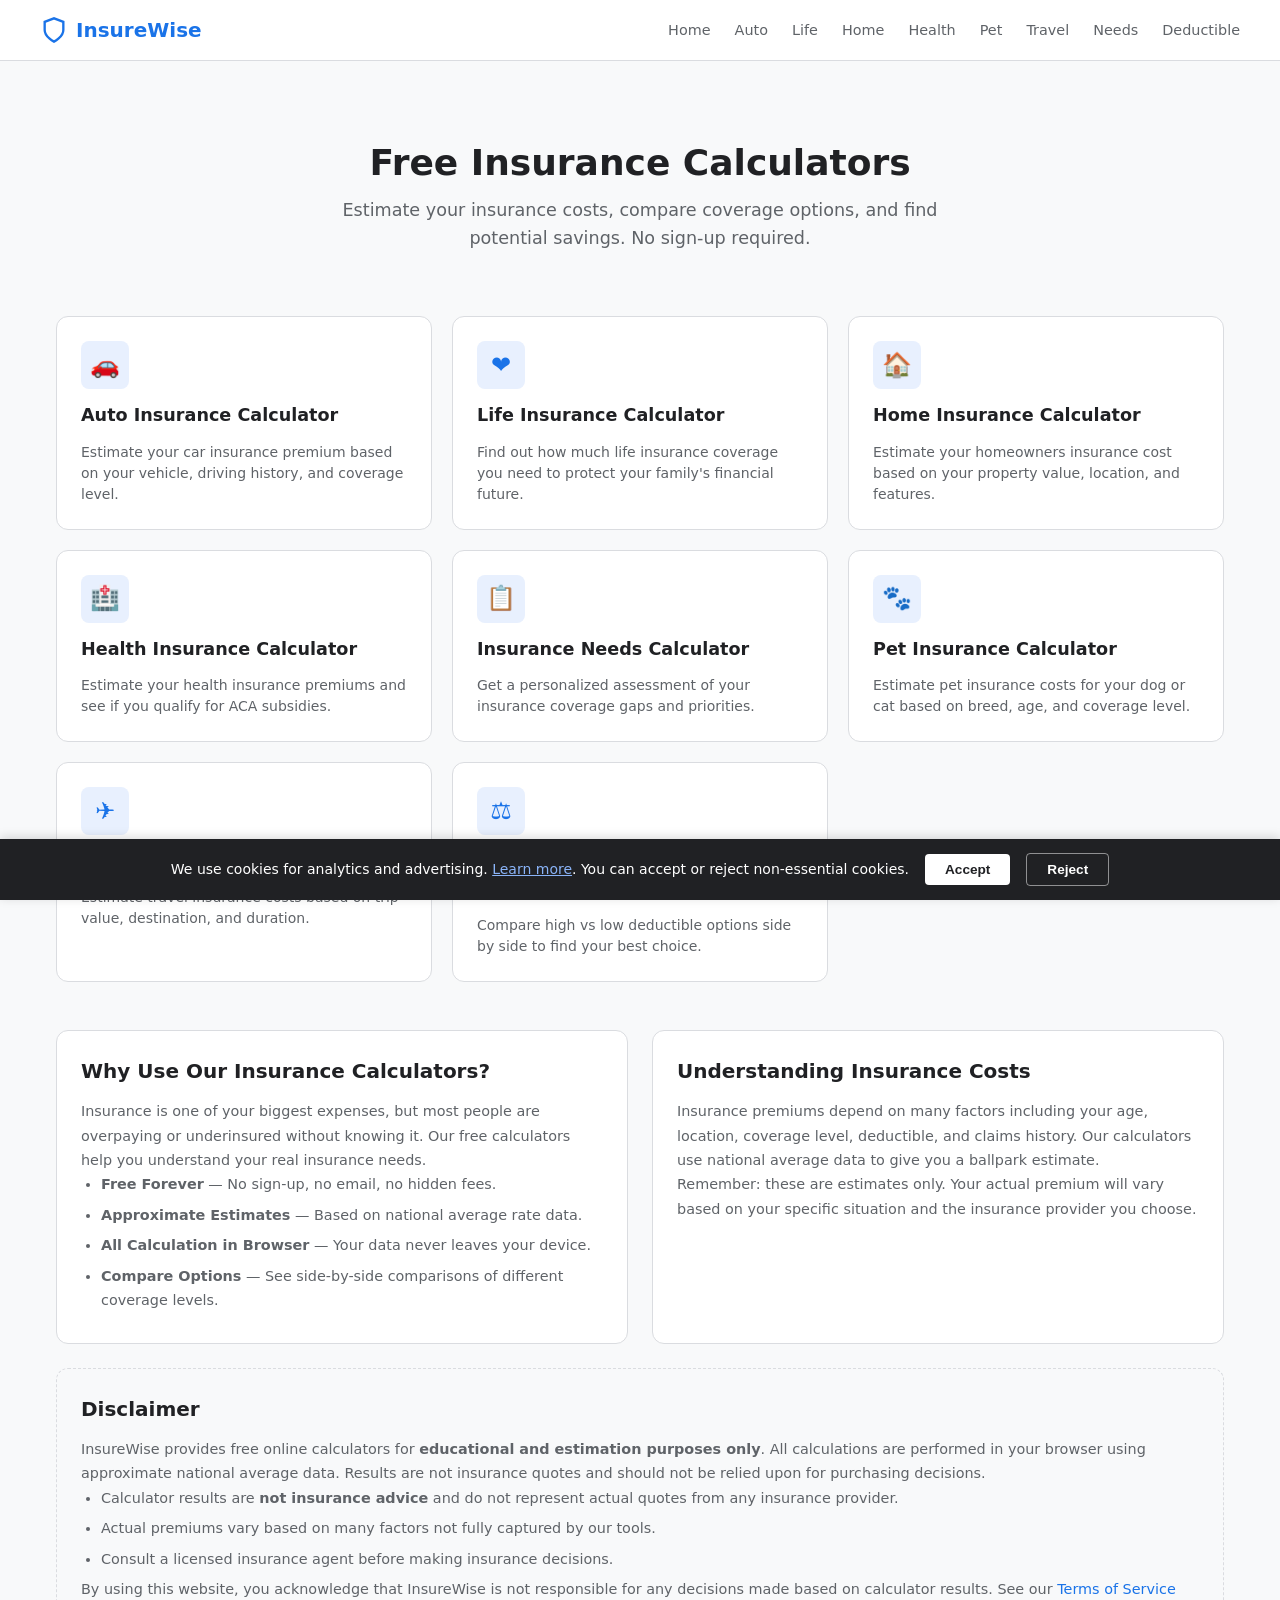
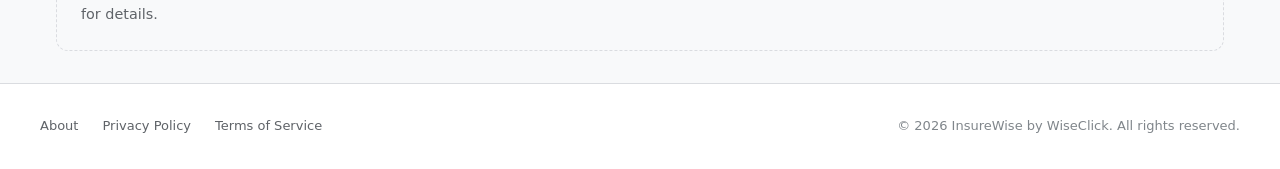
==== commit 652a347a: "Update index.html" ====
--- a/index.html
+++ b/index.html
@@ -2,6 +2,7 @@
 <html lang="en">
 <head>
   <meta charset="UTF-8">
+  <link rel="icon" type="image/svg+xml" href="favicon/favicon.svg">
   <meta name="viewport" content="width=device-width, initial-scale=1.0">
   <title>Free Insurance Calculators - Auto, Life, Home, Health, Pet & Travel Insurance Estimator</title>
   <meta name="description" content="Free online insurance calculators. Estimate auto, life, home, health, pet, and travel insurance costs. Compare deductibles and assess your coverage needs.">
@@ -151,9 +152,15 @@
 
   <div class="cookie-banner" id="cookie-banner">
     <p>We use cookies for analytics and advertising. <a href="/privacy/">Learn more</a>. You can accept or reject non-essential cookies.</p>
-    <button class="cookie-btn" onclick="document.getElementById('cookie-banner').classList.add('hidden');localStorage.setItem('cookie-consent','1')">Accept</button>
-    <button class="cookie-btn cookie-reject" onclick="document.getElementById('cookie-banner').classList.add('hidden');localStorage.setItem('cookie-consent','0')">Reject</button>
+    <button class="cookie-btn" onclick="acceptCookies()">Accept</button>
+    <button class="cookie-btn cookie-reject" onclick="rejectCookies()">Reject</button>
   </div>
-  <script>if(localStorage.getItem('cookie-consent')!==null)document.getElementById('cookie-banner').classList.add('hidden');</script>
+  <script>
+  function acceptCookies(){localStorage.setItem('cookie-consent','accepted');document.getElementById('cookie-banner').classList.add('hidden');loadNonEssentialScripts();}
+  function rejectCookies(){localStorage.setItem('cookie-consent','rejected');document.getElementById('cookie-banner').classList.add('hidden');}
+  function loadNonEssentialScripts(){if(localStorage.getItem('cookie-consent')!=='accepted')return;/* Add AdSense/Analytics here when ready */}
+  if(localStorage.getItem('cookie-consent')!==null)document.getElementById('cookie-banner').classList.add('hidden');
+  if(localStorage.getItem('cookie-consent')==='accepted')loadNonEssentialScripts();
+  </script>
 </body>
 </html>
--- a/css/style.css
+++ b/css/style.css
@@ -700,4 +700,6 @@
   white-space: nowrap;
 }
 .cookie-btn:hover { background: #e8e8e8; }
+.cookie-reject { background: transparent; color: #fff; border: 1px solid rgba(255,255,255,0.5); }
+.cookie-reject:hover { background: rgba(255,255,255,0.1); }
 .cookie-banner.hidden { display: none; }
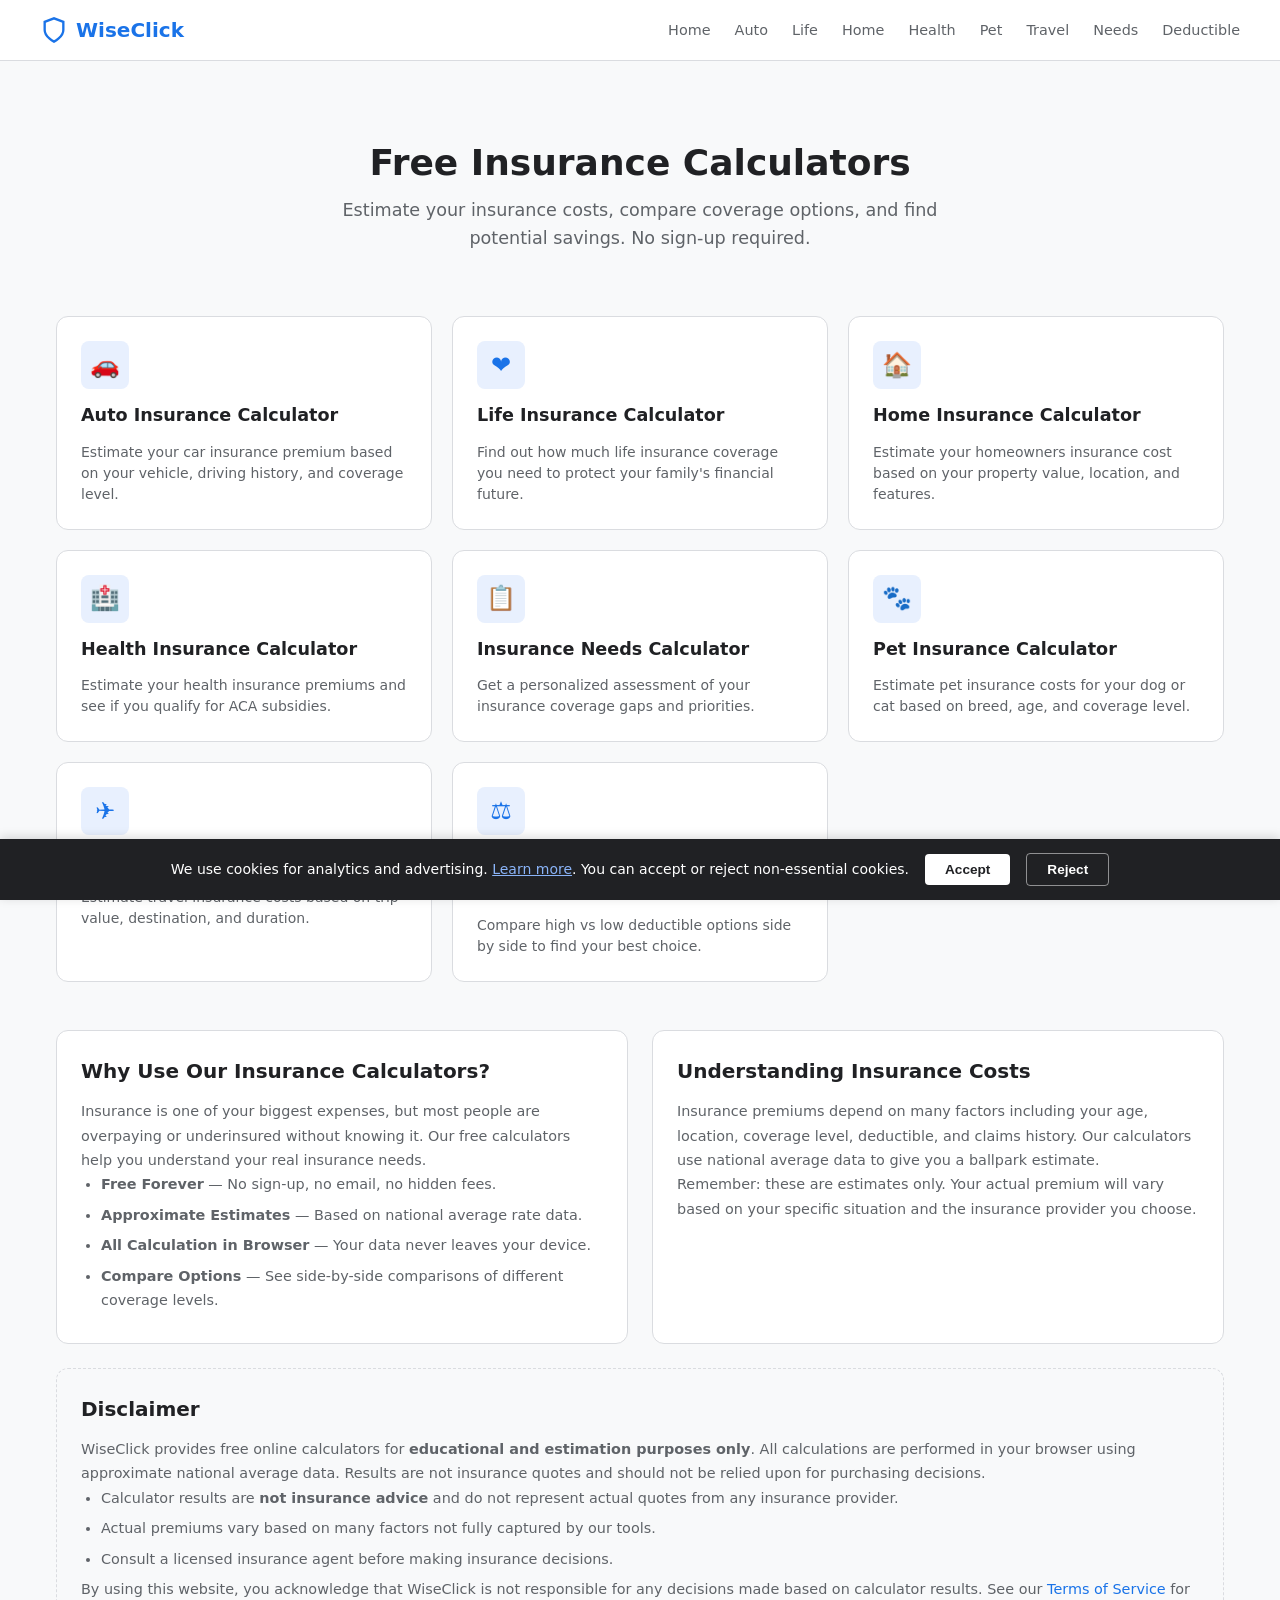
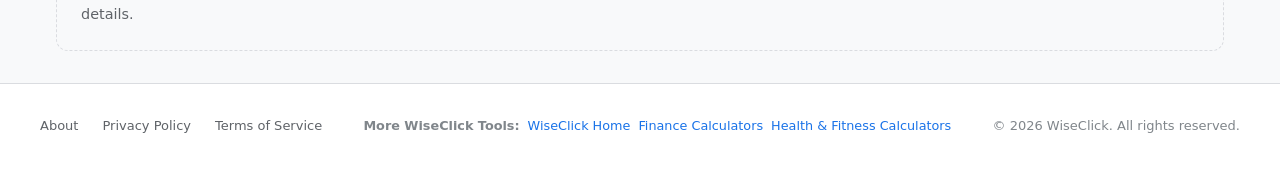
==== commit c79647a0: "Update index.html" ====
--- a/index.html
+++ b/index.html
@@ -8,7 +8,7 @@
   <meta name="description" content="Free online insurance calculators. Estimate auto, life, home, health, pet, and travel insurance costs. Compare deductibles and assess your coverage needs.">
   <meta name="keywords" content="insurance calculator, auto insurance calculator, life insurance calculator, home insurance calculator, health insurance calculator, pet insurance calculator, travel insurance calculator, free insurance estimator">
   <link rel="canonical" href="https://insure.wiseclick.site/">
-  <meta property="og:title" content="Free Insurance Calculators - InsureWise">
+  <meta property="og:title" content="Free Insurance Calculators | WiseClick">
   <meta property="og:description" content="Estimate your insurance costs with our free calculators. Auto, life, home, health insurance and more.">
   <meta property="og:type" content="website">
   <link rel="stylesheet" href="css/style.css">
@@ -16,7 +16,7 @@
   {
     "@context": "https://schema.org",
     "@type": "WebSite",
-    "name": "InsureWise",
+    "name": "WiseClick",
     "description": "Free online insurance calculators",
     "url": "https://insure.wiseclick.site"
   }
@@ -30,7 +30,7 @@
         <svg viewBox="0 0 24 24" fill="none" stroke="currentColor" stroke-width="2">
           <path d="M12 22s8-4 8-10V5l-8-3-8 3v7c0 6 8 10 8 10z"/>
         </svg>
-        InsureWise
+        WiseClick
       </a>
       <button class="nav-toggle" onclick="document.querySelector('.nav-links').classList.toggle('open')" aria-label="Menu">
         <svg viewBox="0 0 24 24" fill="none" stroke="currentColor" stroke-width="2">
@@ -127,13 +127,13 @@
       </div>
       <div class="seo-block full-width" style="background:var(--bg-secondary);border-style:dashed;">
         <h2>Disclaimer</h2>
-        <p>InsureWise provides free online calculators for <strong>educational and estimation purposes only</strong>. All calculations are performed in your browser using approximate national average data. Results are not insurance quotes and should not be relied upon for purchasing decisions.</p>
+        <p>WiseClick provides free online calculators for <strong>educational and estimation purposes only</strong>. All calculations are performed in your browser using approximate national average data. Results are not insurance quotes and should not be relied upon for purchasing decisions.</p>
         <ul>
           <li>Calculator results are <strong>not insurance advice</strong> and do not represent actual quotes from any insurance provider.</li>
           <li>Actual premiums vary based on many factors not fully captured by our tools.</li>
           <li>Consult a licensed insurance agent before making insurance decisions.</li>
         </ul>
-        <p>By using this website, you acknowledge that InsureWise is not responsible for any decisions made based on calculator results. See our <a href="/terms/">Terms of Service</a> for details.</p>
+        <p>By using this website, you acknowledge that WiseClick is not responsible for any decisions made based on calculator results. See our <a href="/terms/">Terms of Service</a> for details.</p>
       </div>
     </section>
   </main>
@@ -145,7 +145,8 @@
         <li><a href="/privacy/">Privacy Policy</a></li>
         <li><a href="/terms/">Terms of Service</a></li>
       </ul>
-      <p class="footer-copy">&copy; 2026 InsureWise by WiseClick. All rights reserved.</p>
+      <div class="cross-site-links"><span>More WiseClick Tools:</span><a href="https://wiseclick.site/" target="_blank" rel="noopener">WiseClick Home</a><a href="https://calc.wiseclick.site/" target="_blank" rel="noopener">Finance Calculators</a><a href="https://fit.wiseclick.site/" target="_blank" rel="noopener">Health & Fitness Calculators</a></div>
+      <p class="footer-copy">&copy; 2026 WiseClick. All rights reserved.</p>
     </div>
   </footer>
 
--- a/css/style.css
+++ b/css/style.css
@@ -475,6 +475,11 @@
 }
 
 .footer-links a { color: var(--text-secondary); }
+.cross-site-links { font-size: 0.8rem; color: var(--text-light); display: flex; align-items: center; gap: 0.5rem; flex-wrap: wrap; }
+.cross-site-links span { font-weight: 600; }
+.cross-site-links a { color: var(--primary); text-decoration: none; }
+.cross-site-links a:hover { text-decoration: underline; }
+
 .footer-copy {
   font-size: 0.8125rem;
   color: var(--text-light);
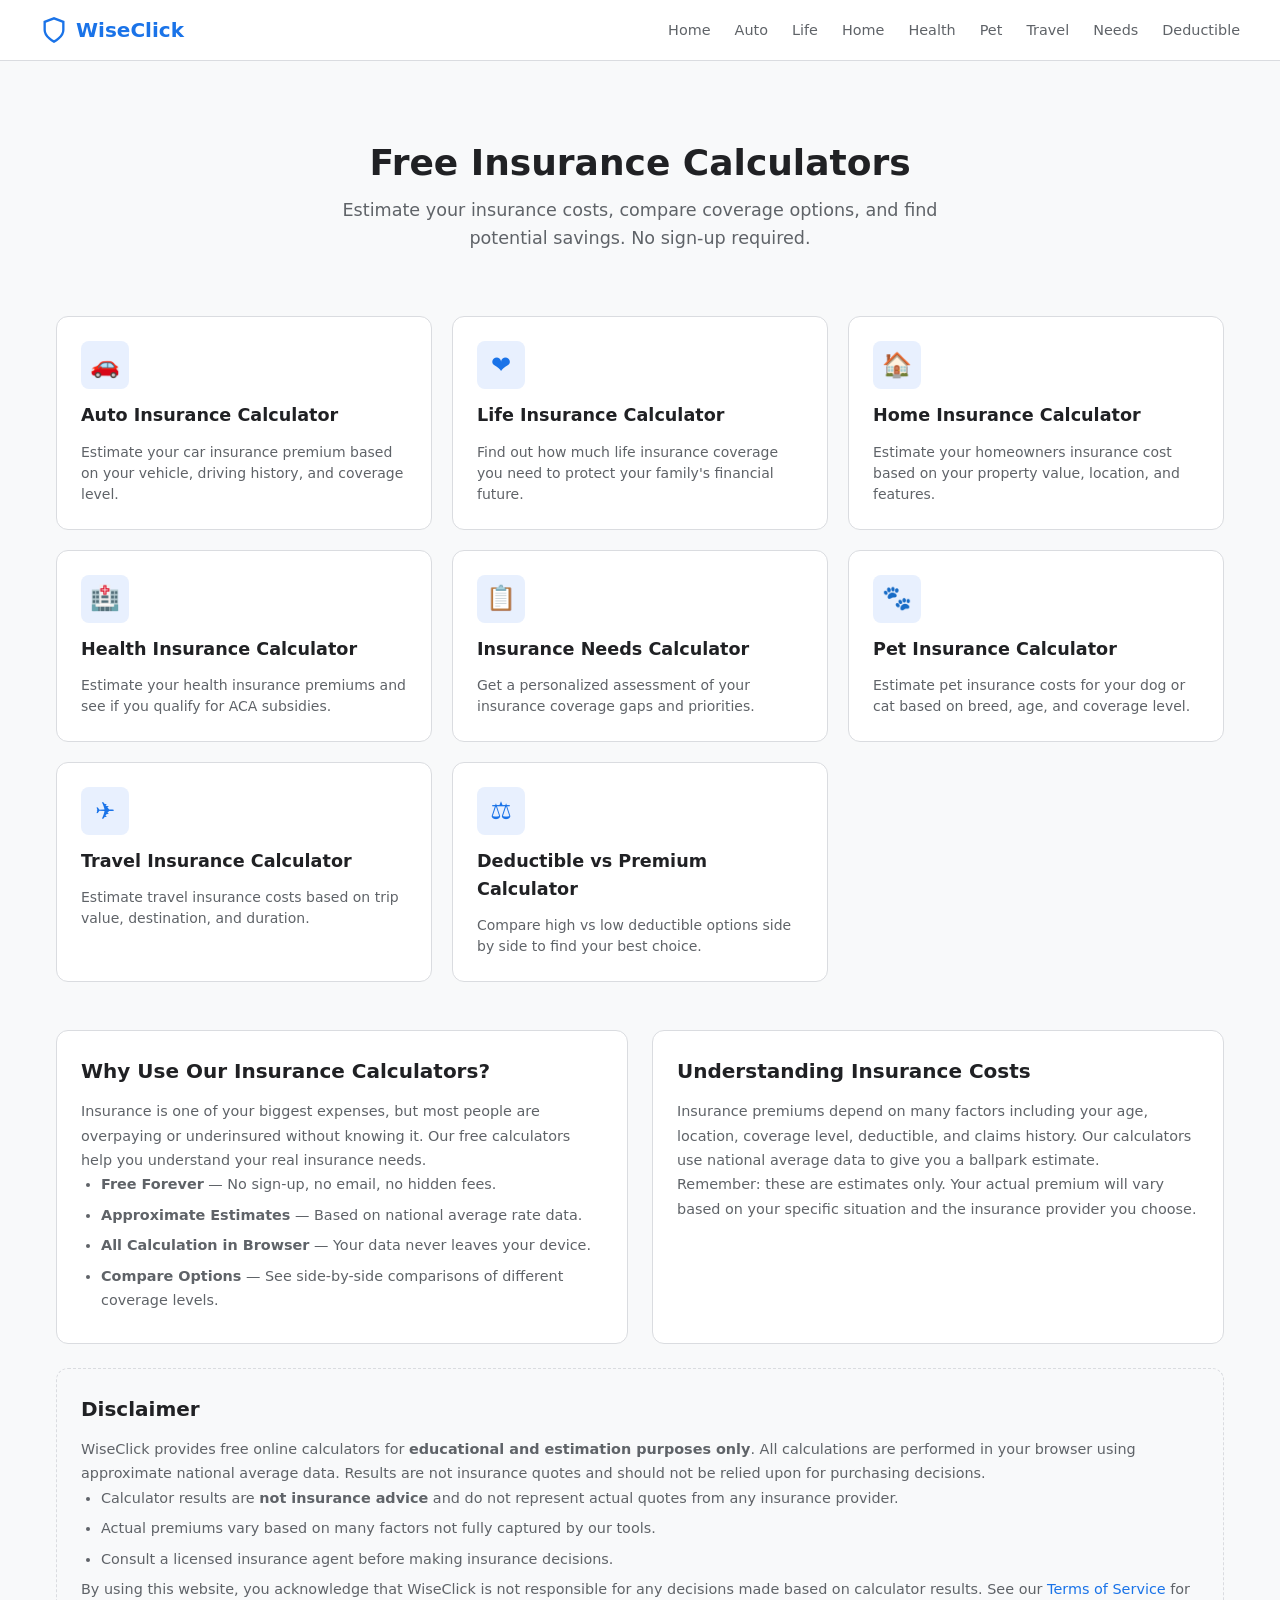
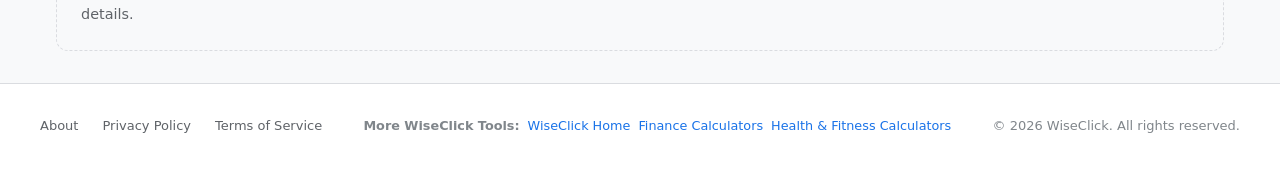
==== commit 7bd57f25: "Remove cookie banners - no tracking scripts loaded yet" ====
--- a/index.html
+++ b/index.html
@@ -149,19 +149,5 @@
       <p class="footer-copy">&copy; 2026 WiseClick. All rights reserved.</p>
     </div>
   </footer>
-
-
-  <div class="cookie-banner" id="cookie-banner">
-    <p>We use cookies for analytics and advertising. <a href="/privacy/">Learn more</a>. You can accept or reject non-essential cookies.</p>
-    <button class="cookie-btn" onclick="acceptCookies()">Accept</button>
-    <button class="cookie-btn cookie-reject" onclick="rejectCookies()">Reject</button>
-  </div>
-  <script>
-  function acceptCookies(){localStorage.setItem('cookie-consent','accepted');document.getElementById('cookie-banner').classList.add('hidden');loadNonEssentialScripts();}
-  function rejectCookies(){localStorage.setItem('cookie-consent','rejected');document.getElementById('cookie-banner').classList.add('hidden');}
-  function loadNonEssentialScripts(){if(localStorage.getItem('cookie-consent')!=='accepted')return;/* Add AdSense/Analytics here when ready */}
-  if(localStorage.getItem('cookie-consent')!==null)document.getElementById('cookie-banner').classList.add('hidden');
-  if(localStorage.getItem('cookie-consent')==='accepted')loadNonEssentialScripts();
-  </script>
 </body>
 </html>
